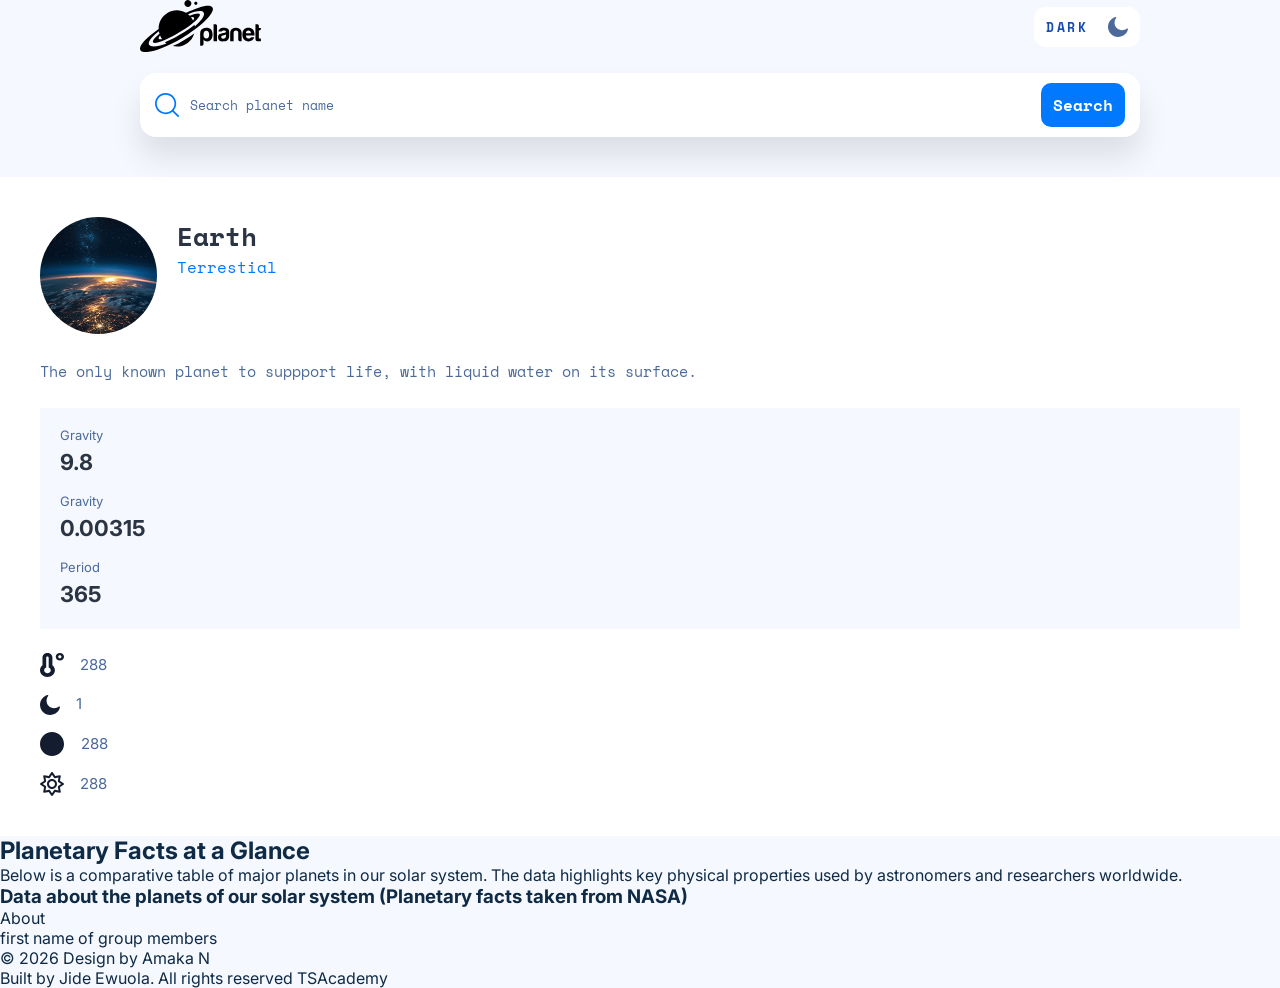
==== index.html @ b5dc598b "main section mobile html and css done" ====
<!doctype html>
<html lang="en">
  <head>
    <meta charset="UTF-8" />
    <meta name="viewport" content="width=device-width, initial-scale=1.0" />
    <title>TS Frontend Capstone</title>
    <!-- fonts -->
    <link rel="preconnect" href="https://fonts.googleapis.com" />
    <link rel="preconnect" href="https://fonts.gstatic.com" crossorigin />
    <link
      href="https://fonts.googleapis.com/css2?family=Inter:ital,opsz,wght@0,14..32,100..900;1,14..32,100..900&family=Space+Mono:ital,wght@0,400;0,700;1,400;1,700&display=swap"
      rel="stylesheet"
    />
    <!-- css -->
    <link rel="stylesheet" href="css/base.css" />
    <link rel="stylesheet" href="/css/style.css" />
  </head>
  <body>
    <!--  -->
    <section class="content">
      <header>
        <nav>
          <img
            src="/assets/images/logo_black.svg"
            alt="planet logo"
            class="nav-logo-dark"
          />
          <button class="theme-button">
            <p class="theme-text">DARK</p>
            <img
              src="/assets/icons/ThemeIcon.svg"
              alt="theme icon can be half moon or a sun"
              class="theme-icon"
            />
          </button>
        </nav>

        <div class="search-container">
          <div class="input-box">
            <img
              src="/assets/icons/SearchIcon.svg"
              alt="search icon"
              class="search-icon"
            />
            <input
              type="text"
              class="search-input"
              id="input-search"
              placeholder="Search planet name"
            />
          </div>
          <button class="search-btn">Search</button>
        </div>
      </header>
      <main>
        <div class="main-container">
       
          <div class="planet-heading">
               <img
            src="/assets/images/earth.png"
            alt="plantet image"
            class="planet-img"
          />

          <div class="Planet-header">
            <h3 class="planet-name">Earth</h3>
            <p class="planet-type">Terrestial</p>
        
          </div>
          </div> 
          
            <p class="planet-description">
              The only known planet to suppport life, with liquid water on its
              surface.
            </p>

            <div class="statistics">
              <div class="grav">
                <p class="stat-header">Gravity</p>
                <p class="stat-text">9.8</p>
              </div>

              <div class="mass">
                <p class="stat-header">Gravity</p>
                <p class="stat-text">0.00315</p>
              </div>

              <div class="period">
                <p class="stat-header">Period</p>
                <p class="stat-text">365</p>
              </div>
            </div>

            <div class="figures">
              <div class="temp fig-containers">
                <img
                  src="/assets/icons/temperatureIcon.svg"
                  alt="temperature"
                />
                <p class="temp-num fig-num">288</p>
              </div>

              <div class="moon fig-containers">
                <img src="/assets/icons/Half-moon.svg" alt="half moon" />
                <p class="half-num fig-num">1</p>
              </div>
              <div class="diameter fig-containers">
                <img src="/assets/icons/Diameter.svg" alt="diameter" />
                <p class="diameter-num fig-num">288</p>
              </div>
              <div class="company fig-containers">
                <img src="/assets/icons/Company.svg" alt="company" />
                <p class="comp-num fig-num">288</p>
              </div>
            </div>
        
        </div>
      </main>
      <section class="plan-facts">
        <h2>Planetary Facts at a Glance</h2>
        <p>
          Below is a comparative table of major planets in our solar system. The
          data highlights key physical properties used by astronomers and
          researchers worldwide.
        </p>
      </section>
      <section class="data-section">
        <h3>
          Data about the planets of our solar system (Planetary facts taken from
          NASA)
        </h3>
      </section>
      <footer>
        <div class="left-footer">
          <p>About</p>
          <p>first name of group members</p>
        </div>

        <div class="right-footer">
          <p>&copy; 2026 Design by Amaka N</p>

          <p>Built by Jide Ewuola. All rights reserved TSAcademy</p>
        </div>
      </footer>

      <!-- js -->

      <script src="js/app.js"></script>
    </section>
  </body>
</html>
---- css/base.css ----
:root {
  /* font */
  --fs1: "Inter", sans-serif;
  --fs2: "Space Mono", sans-serif;

  /* colors */
  --brand-color: #0079ff;
  --base-color: #f6f8ff;
  --surface-color: #ffffff;
  --text-color: #0f2a44;
  --secondary-text-color: #4b6a9b;
  --primary-blue: #164baf;
  --light-blue: #d1e3ff;
  --light-white: #f2f7ff;
  --white: #ffffff;
  --red: #f74646;
}

.dark-theme {
  --brand-color: #0079ff;
  --base-color: #141d2f;
  --surface-color: #1e2a47;
  --text-color: #90a4d4;
  --secondary-text-color: #4b6a9b;
  --primary-blue: #f0f1f2;
  --light-blue: #90a4d4;
  --light-white: #f2f7ff;
  --white: #ffffff;
  --red: #f74646;
}

* {
  padding: 0;
  margin: 0;
  box-sizing: border-box;
  scroll-behavior: smooth;
}

html {
  font-size: 62.5%;
  scroll-behavior: smooth;
  overflow-x: hidden;
}

body {
  font-family: "Inter", sans-serif;
  background: var(--base-color);
  color: var(--text-color);
  font-size: 1.6rem;
}

img {
  max-width: 100%;
  height: auto;
}
a {
  text-decoration: none;
}

li {
  list-style: none;
}
---- css/style.css ----
header {
}

/* ++++++++++++++++++++++++++++++++++NAV +++++++++++++++++++++++++++++++++++++++*/
nav {
  margin: 2rem 2rem 3.2rem 2rem;
  display: flex;
  justify-content: space-between;
  align-items: center;
}

.theme-button {
  padding: 1rem 1.2rem;
  background-color: var(--surface-color);
  border: none;
  border-radius: 12px;
  display: flex;
  gap: 2rem;
  cursor: pointer;
}

.theme-text {
  font-family: var(--fs2);
  color: var(--primary-blue);
  font-weight: 700;
  line-height: 1.5;
  letter-spacing: 2.5px;
}

/* tab */
@media (min-width: 43em) {
  nav {
    margin: 2rem 5rem 3.2rem 2rem;
    display: flex;
    justify-content: space-between;
    align-items: center;
  }
}

/*tab landscape*/
@media (min-width: 56em) {
  nav {
    width: 100%;
    max-width: 90rem;
    margin: 3.2rem auto;
    display: flex;
    justify-content: space-between;
    align-items: center;
  }
}

/* 1024 */
@media (min-width: 75em) {
  nav {
    width: 100%;
    max-width: 100rem;
    margin: 0 auto;
    display: flex;
    justify-content: space-between;
    align-items: center;
  }
}

/* 1440 */
@media (min-width: 90em) {
}

/* 1800 */
@media (min-width: 112em) {
}

/* ++++++++++++++++++++++++++++++++++NAV ENDING+++++++++++++++++++++++++++++++++++++++*/

/* +++++++++++++++++SEARCH SECTION+++++++++++++++ */
.search-container {
  padding: 1rem 1.5rem;
  margin: 2rem;
  background-color: var(--surface-color);
  border-radius: 16px;
  position: relative;
  display: flex;
  justify-content: space-between;
  align-items: center;
  box-shadow: 0 20px 30px 0 rgba(0, 0, 0, 0.1);
}

.input-box {
  display: flex;
  align-items: center;
}

.search-input {
  border: none;
  padding: 1rem;
  cursor: pointer;
}

.search-input::placeholder {
  color: var(--secondary-text-color);
  font-family: var(--fs2);
  font-size: 1.3rem;
}

.search-btn {
  padding: 1rem 1.2rem;
  background-color: var(--brand-color);
  color: var(--surface-color);
  border: none;
  border-radius: 1rem;
  font-family: var(--fs2);
  font-size: 1.6rem;
  font-weight: 700;
  transition: all 0.5s ease-in-out;
  cursor: pointer;
}

.search-btn:hover,
.search-btn::after {
  background-color: #0077ffa2;
}

/* tab */
@media (min-width: 43em) {
  .search-container {
    margin: 2rem 5rem 4rem 5rem;
  }
}

/*tab landscape*/
@media (min-width: 56em) {
  .search-container {
    width: 100%;
    max-width: 90rem;
    margin: 2rem auto 4rem auto;
  }
}

/* 1024 */
@media (min-width: 75em) {
  .search-container {
    width: 100%;
    max-width: 100rem;
  }
}

/* 1440 */
@media (min-width: 90em) {
}

/* 1800 */
@media (min-width: 112em) {
}
/* +++++++++++++++++SEARCH SECTION END+++++++++++++++ */

/* +++++++++++++++++++++++++++++++++++++++++MAIN SECTION++++++++++++++++++++++++++ */

main {
  background-color: var(--surface-color);
  padding: 2rem;
}

.main-container {
  padding: 2rem;
}

.planet-heading {
  display: flex;
  gap: 2rem;
  margin-bottom: 2.6rem;
}

.planet-img {
  border-radius: 50%;
}

.planet-header {
  display: flex;
  flex-direction: column;
  gap: 0.5rem;
}

.planet-name {
  font-family: var(--fs2);
  font-size: 2.6rem;
  font-weight: 800;
  color: #2b3442;
}

.planet-type {
  font-family: var(--fs2);
  font-size: 1.6rem;
  line-height: 1.5;
  color: var(--brand-color);
}

.planet-description {
  font-family: var(--fs2);
  font-size: 1.5rem;
  color: var(--secondary-text-color);
  margin-bottom: 2.6rem;
}

.statistics {
  background-color: var(--base-color);
  padding: 2rem;
  display: flex;
  flex-direction: column;
  gap: 1.6rem;
  margin-bottom: 2.4rem;
}

.stat-header {
  font-size: 1.3rem;
  color: var(--secondary-text-color);
  line-height: 1.5rem;
  margin-bottom: 0.4rem;
}

.stat-text {
  color: #2b3442;
  font-size: 2.2rem;
  font-weight: bold;
  line-height: 1.4;
}

.figures {
  display: flex;
  flex-direction: column;
  gap: 1.6rem;
}

.fig-containers {
  display: flex;
  gap: 1.6rem;
  align-items: center;
}
.fig-num {
  font-size: 1.5rem;
  line-height: 1.5;
  color: var(--secondary-text-color);
}
/* +++++++++++++++++++++++++++++++++++++++++MAIN SECTION END ++++++++++++++++++++++++++ */
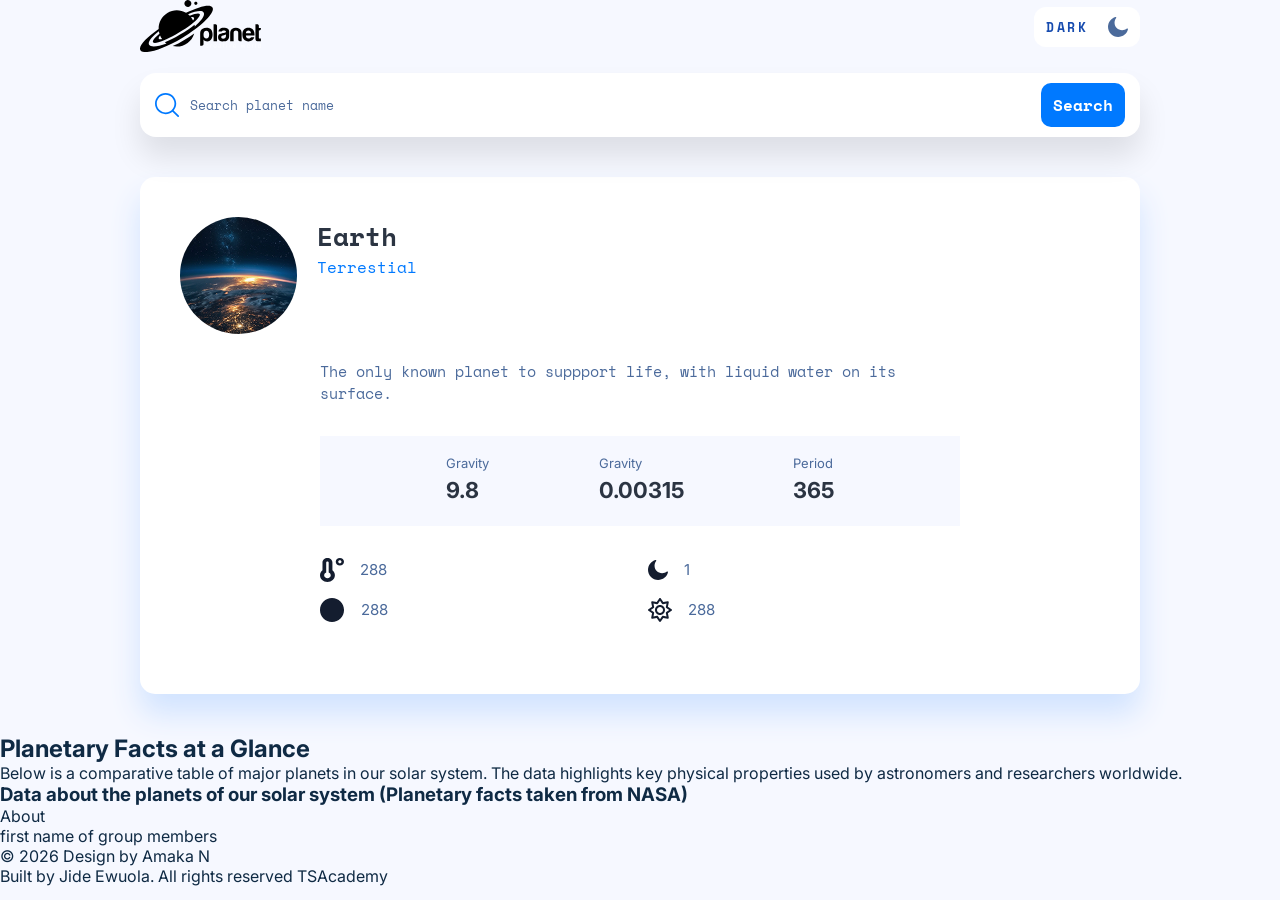
==== commit 4ec98203: "the main section done, js work has started" ====
--- a/index.html
+++ b/index.html
@@ -77,17 +77,17 @@
             <div class="statistics">
               <div class="grav">
                 <p class="stat-header">Gravity</p>
-                <p class="stat-text">9.8</p>
+                <p class="stat-text  gravity">9.8</p>
               </div>
 
               <div class="mass">
                 <p class="stat-header">Gravity</p>
-                <p class="stat-text">0.00315</p>
+                <p class="stat-text  mass-s">0.00315</p>
               </div>
 
               <div class="period">
                 <p class="stat-header">Period</p>
-                <p class="stat-text">365</p>
+                <p class="stat-text  period">365</p>
               </div>
             </div>
 
--- a/css/style.css
+++ b/css/style.css
@@ -124,6 +124,10 @@
   .search-container {
     margin: 2rem 5rem 4rem 5rem;
   }
+
+  .search-input {
+    width: 50rem;
+  }
 }
 
 /*tab landscape*/
@@ -133,6 +137,10 @@
     max-width: 90rem;
     margin: 2rem auto 4rem auto;
   }
+
+  .search-input {
+    width: 80rem;
+  }
 }
 
 /* 1024 */
@@ -155,8 +163,11 @@
 /* +++++++++++++++++++++++++++++++++++++++++MAIN SECTION++++++++++++++++++++++++++ */
 
 main {
-  background-color: var(--surface-color);
+  background-color: var(--white);
   padding: 2rem;
+  margin: 2rem 3.2rem 2rem 2rem;
+  border-radius: 15px;
+  box-shadow: 0 20px 30px 0 var(--light-blue);
 }
 
 .main-container {
@@ -239,4 +250,52 @@
   line-height: 1.5;
   color: var(--secondary-text-color);
 }
+
+/* tab */
+@media (min-width: 43em) {
+}
+
+/*tab landscape*/
+@media (min-width: 56em) {
+  main {
+    width: 100%;
+    max-width: 90rem;
+    margin: 2rem auto 4rem auto;
+  }
+
+  .planet-description {
+    margin: 2.4rem 14rem 3.2rem 14rem;
+  }
+
+  .statistics {
+    margin: 2.4rem 14rem 3.2rem 14rem;
+    flex-direction: row;
+
+    justify-content: space-evenly;
+    padding-inline: 3.2rem;
+  }
+
+  .figures {
+    margin: 2.4rem 14rem 3.2rem 14rem;
+    display: grid;
+    grid-template-columns: repeat(2, 1fr);
+  }
+}
+
+/* 1024 */
+@media (min-width: 75em) {
+  main {
+    width: 100%;
+    max-width: 100rem;
+    margin: 2rem auto 4rem auto;
+  }
+}
+
+/* 1440 */
+@media (min-width: 90em) {
+}
+
+/* 1800 */
+@media (min-width: 112em) {
+}
 /* +++++++++++++++++++++++++++++++++++++++++MAIN SECTION END ++++++++++++++++++++++++++ */
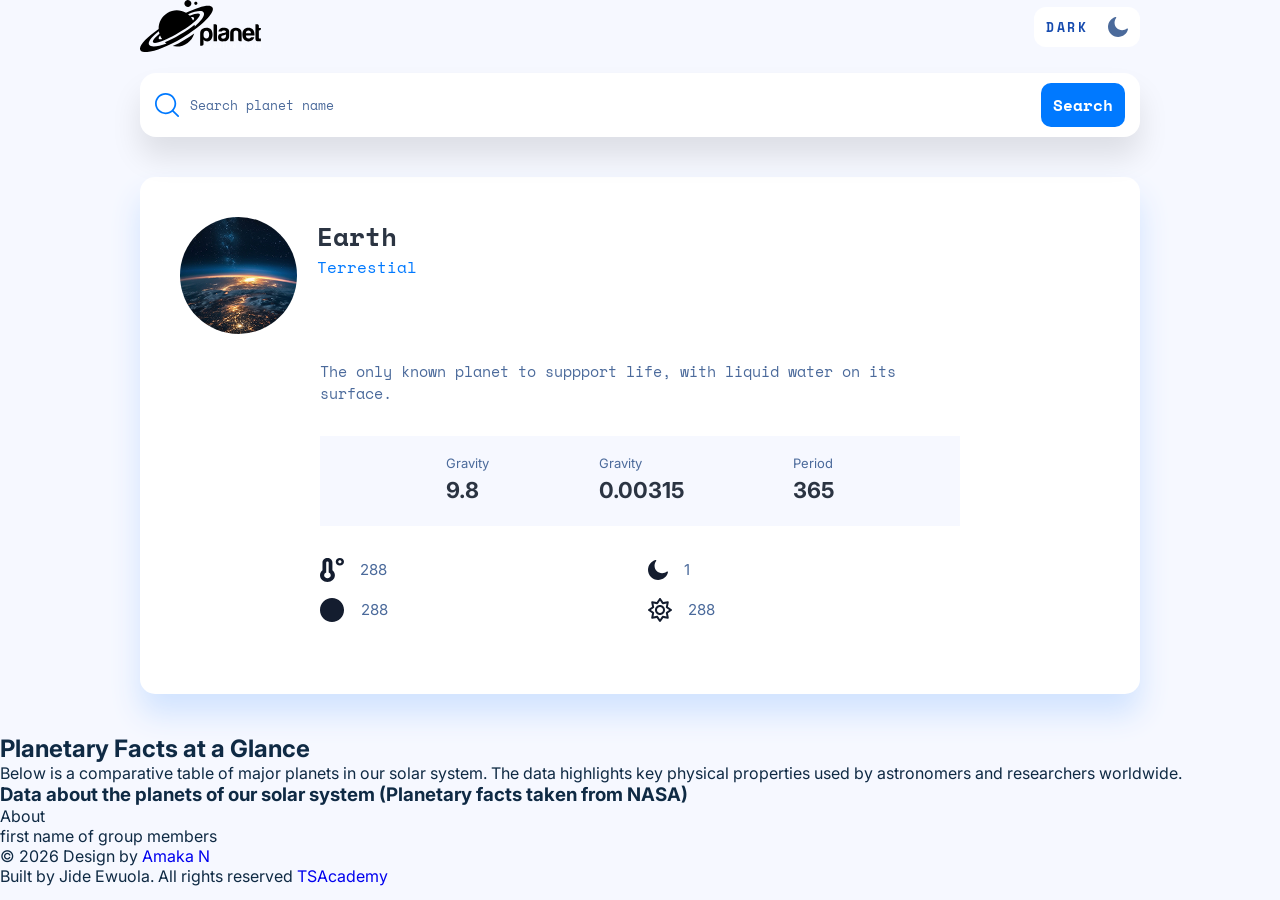
==== commit eab719de: "js work continues" ====
--- a/index.html
+++ b/index.html
@@ -137,9 +137,9 @@
         </div>
 
         <div class="right-footer">
-          <p>&copy; 2026 Design by Amaka N</p>
+          <p>&copy; 2026 Design by <a href="http://amakandukwu.com/" target="_blank">Amaka N</a></p>
 
-          <p>Built by Jide Ewuola. All rights reserved TSAcademy</p>
+          <p>Built by Jide Ewuola. All rights reserved <a href="https://tsacademyonline.com/" target="_blank">TSAcademy</a></p>
         </div>
       </footer>
 
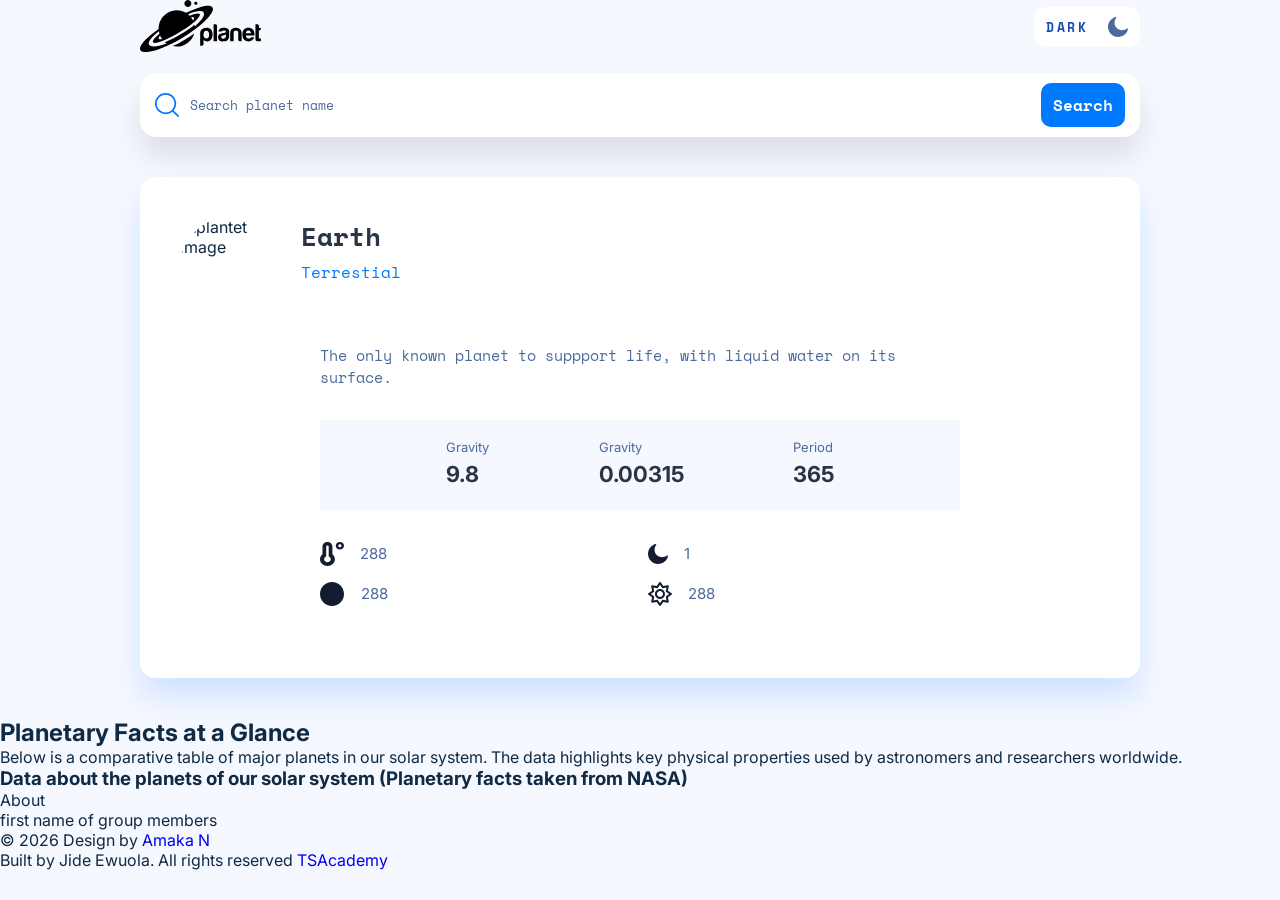
==== commit c460e264: "the api is figuered out. but the api  as stopped working for now" ====
--- a/index.html
+++ b/index.html
@@ -57,12 +57,12 @@
        
           <div class="planet-heading">
                <img
-            src="/assets/images/earth.png"
+            src=""
             alt="plantet image"
             class="planet-img"
           />
 
-          <div class="Planet-header">
+          <div class="planet-header">
             <h3 class="planet-name">Earth</h3>
             <p class="planet-type">Terrestial</p>
         
@@ -87,7 +87,7 @@
 
               <div class="period">
                 <p class="stat-header">Period</p>
-                <p class="stat-text  period">365</p>
+                <p class="stat-text  period-p">365</p>
               </div>
             </div>
 
--- a/css/style.css
+++ b/css/style.css
@@ -182,6 +182,8 @@
 
 .planet-img {
   border-radius: 50%;
+  width: 7rem;
+  height: 7rem;
 }
 
 .planet-header {
@@ -253,6 +255,11 @@
 
 /* tab */
 @media (min-width: 43em) {
+  .planet-img {
+    border-radius: 50%;
+    width: 10.1rem;
+    height: 10.1rem;
+  }
 }
 
 /*tab landscape*/
@@ -261,6 +268,12 @@
     width: 100%;
     max-width: 90rem;
     margin: 2rem auto 4rem auto;
+  }
+
+  .planet-img {
+    border-radius: 50%;
+    width: 10.1rem;
+    height: 10.1rem;
   }
 
   .planet-description {
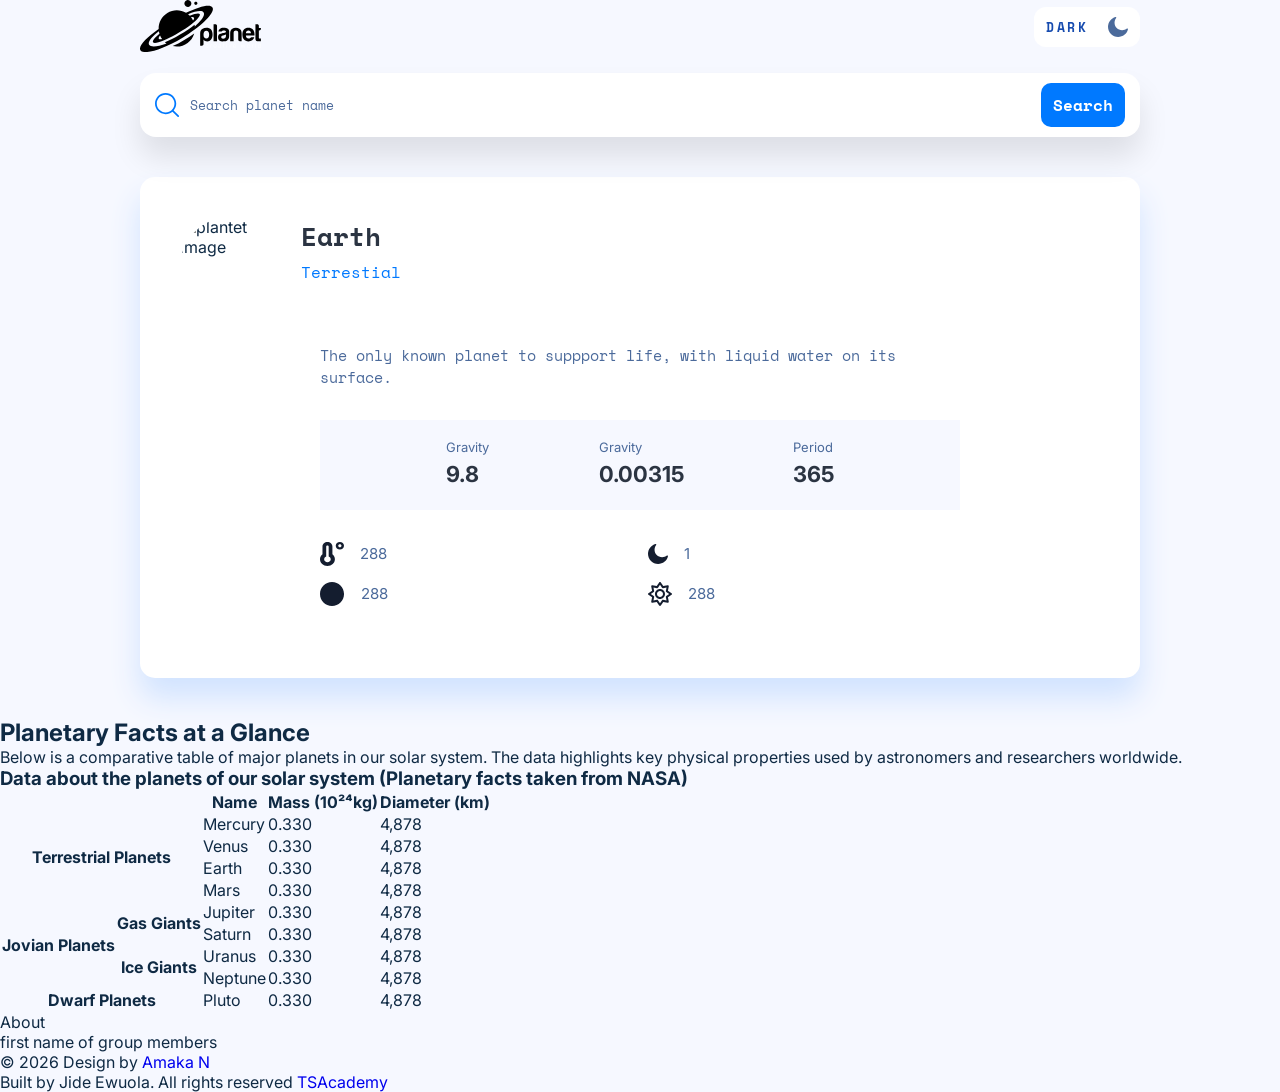
==== commit 91533682: "the enter even done and the table section started" ====
--- a/index.html
+++ b/index.html
@@ -116,7 +116,7 @@
         
         </div>
       </main>
-      <section class="plan-facts">
+      <section class="planet-facts">
         <h2>Planetary Facts at a Glance</h2>
         <p>
           Below is a comparative table of major planets in our solar system. The
@@ -129,6 +129,93 @@
           Data about the planets of our solar system (Planetary facts taken from
           NASA)
         </h3>
+
+
+        
+        <div class="table-container">
+          <table class="planet-table">
+            <thead>
+              <tr>
+                <th colspan="2"></th>
+                <th>Name</th>
+                <th class="mass">Mass (10²⁴kg)</th>
+                <th>Diameter (km)</th>
+              </tr>
+            </thead>
+      
+            <tbody>
+              <tr>
+                <th class="category terrestrial" colspan="2" rowspan="4">
+                  Terrestrial Planets
+                </th>
+                <td>Mercury</td>
+                <td class="mass">0.330</td>
+                <td>4,878</td>
+              </tr>
+      
+              <tr>
+                <td>Venus</td>
+                <td class="mass">0.330</td>
+                <td>4,878</td>
+              </tr>
+      
+              <tr>
+                <td>Earth</td>
+                <td class="mass">0.330</td>
+                <td>4,878</td>
+              </tr>
+      
+              <tr>
+                <td>Mars</td>
+                <td class="mass">0.330</td>
+                <td>4,878</td>
+              </tr>
+      
+              <tr>
+                <th class="category jovian" rowspan="4">
+                  Jovian Planets
+                </th>
+                <th class="category subcategory" rowspan="2">
+                  Gas Giants
+                </th>
+                <td>Jupiter</td>
+                <td class="mass">0.330</td>
+                <td>4,878</td>
+              </tr>
+      
+              <tr>
+                <td>Saturn</td>
+                <td class="mass">0.330</td>
+                <td>4,878</td>
+              </tr>
+      
+              <tr>
+                <th class="category subcategory" rowspan="2">
+                  Ice Giants
+                </th>
+                <td>Uranus</td>
+                <td class="mass">0.330</td>
+                <td>4,878</td>
+              </tr>
+      
+              <tr>
+                <td>Neptune</td>
+                <td class="mass">0.330</td>
+                <td>4,878</td>
+              </tr>
+      
+              <tr>
+                <th class="category dwarf" colspan="2">
+                  Dwarf Planets
+                </th>
+                <td>Pluto</td>
+                <td class="mass">0.330</td>
+                <td>4,878</td>
+              </tr>
+            </tbody>
+          </table>
+        </div>
+      
       </section>
       <footer>
         <div class="left-footer">
--- a/css/style.css
+++ b/css/style.css
@@ -312,3 +312,7 @@
 @media (min-width: 112em) {
 }
 /* +++++++++++++++++++++++++++++++++++++++++MAIN SECTION END ++++++++++++++++++++++++++ */
+
+/* ++++++++++++++++++++++++++++++++++++++++ PLANET FACTS SECTION +++++++++++++++++++++++++ */
+
+/* +++++++++++++++++++++++++++++++++++++++++PLANET FACTS SECTION END++++++++++++++++++++++++++ */
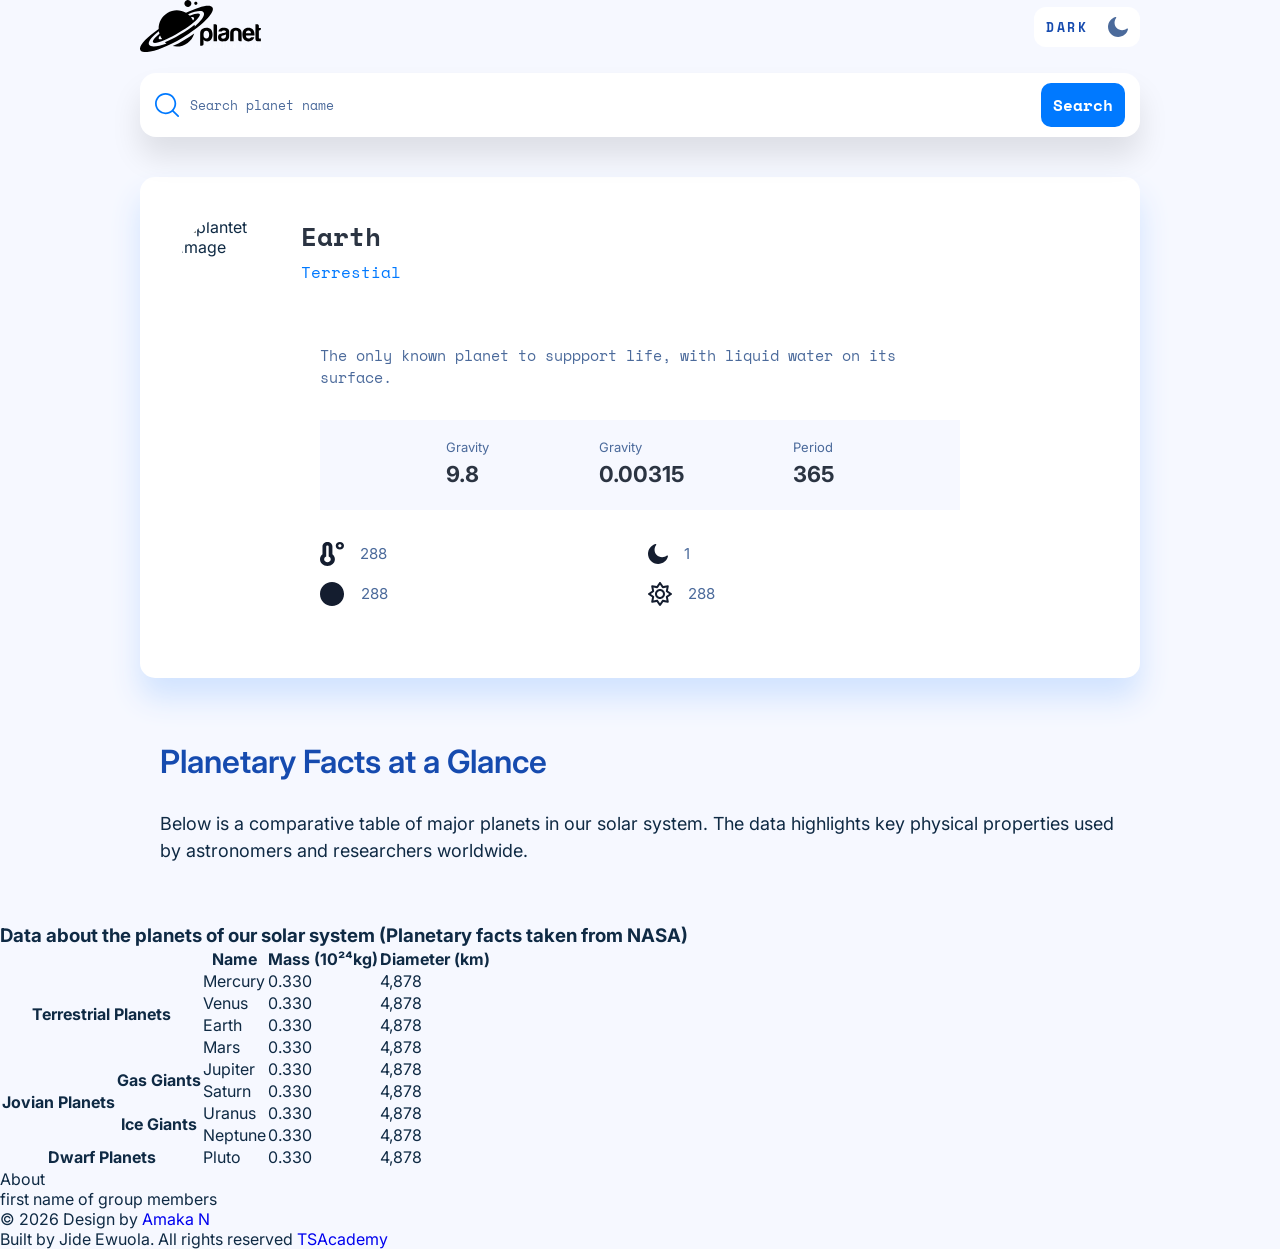
==== commit 2c1325f5: "planet facts section done" ====
--- a/index.html
+++ b/index.html
@@ -117,8 +117,8 @@
         </div>
       </main>
       <section class="planet-facts">
-        <h2>Planetary Facts at a Glance</h2>
-        <p>
+        <h2 class="pf-header">Planetary Facts at a Glance</h2>
+        <p class="pf-text">
           Below is a comparative table of major planets in our solar system. The
           data highlights key physical properties used by astronomers and
           researchers worldwide.
--- a/css/style.css
+++ b/css/style.css
@@ -314,5 +314,74 @@
 /* +++++++++++++++++++++++++++++++++++++++++MAIN SECTION END ++++++++++++++++++++++++++ */
 
 /* ++++++++++++++++++++++++++++++++++++++++ PLANET FACTS SECTION +++++++++++++++++++++++++ */
-
+.planet-facts {
+  margin-top: 3.2rem;
+  margin: 2rem 3.2rem 2rem 2rem;
+}
+
+.pf-header {
+  font-size: 3.2rem;
+  font-family: var(--fs1);
+  color: var(--primary-blue);
+  line-height: 1.5;
+  letter-spacing: -2%;
+  font-weight: 600;
+
+  margin-bottom: 2.4rem;
+}
+
+.pf-text {
+  font-size: 1.8rem;
+  color: var(--text-color);
+  line-height: 1.5;
+}
+
+/* tab */
+@media (min-width: 43em) {
+  .planet-facts {
+    padding: 2rem;
+    margin-top: 3.2rem;
+    margin: 2rem auto 4rem auto;
+  }
+
+  .pf-text {
+    font-size: 1.8rem;
+    color: var(--text-color);
+    line-height: 1.5;
+    text-align: left;
+  }
+}
+
+/*tab landscape*/
+@media (min-width: 56em) {
+  .planet-facts {
+    width: 100%;
+    max-width: 90rem;
+    margin: 2rem auto 4rem auto;
+  }
+}
+
+/* 1024 */
+@media (min-width: 75em) {
+  .planet-facts {
+    width: 100%;
+    max-width: 100rem;
+    margin: 2rem auto 4rem auto;
+  }
+  .pf-text {
+    font-size: 1.8rem;
+    color: var(--text-color);
+    line-height: 1.5;
+    text-align: left;
+    max-width: 120%;
+  }
+}
+
+/* 1440 */
+@media (min-width: 90em) {
+}
+
+/* 1800 */
+@media (min-width: 112em) {
+}
 /* +++++++++++++++++++++++++++++++++++++++++PLANET FACTS SECTION END++++++++++++++++++++++++++ */
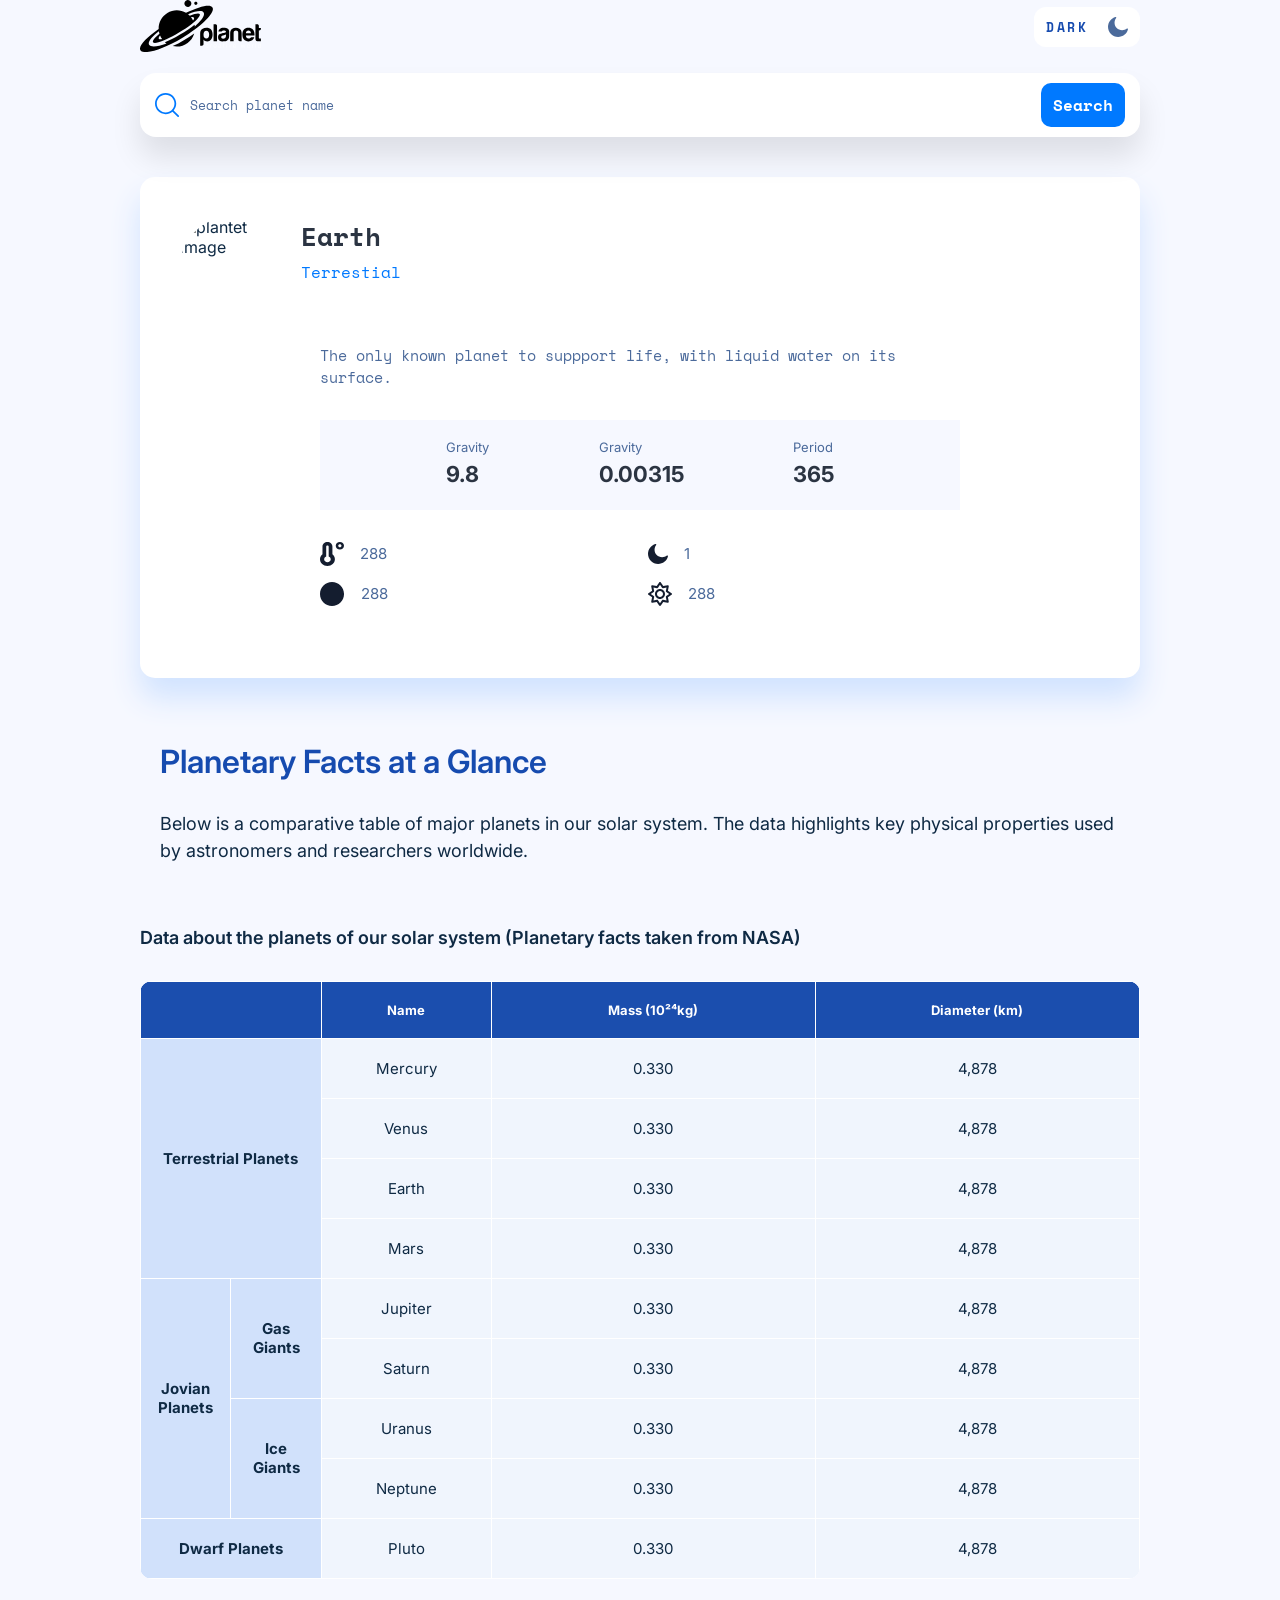
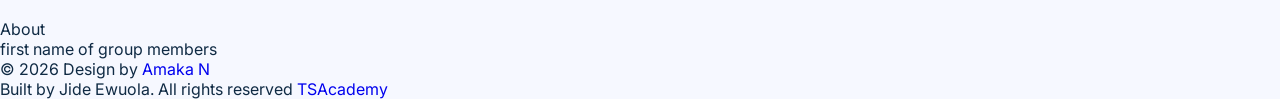
==== commit 916fe1b2: "table section done" ====
--- a/index.html
+++ b/index.html
@@ -125,7 +125,7 @@
         </p>
       </section>
       <section class="data-section">
-        <h3>
+        <h3 class="data-header">
           Data about the planets of our solar system (Planetary facts taken from
           NASA)
         </h3>
--- a/css/style.css
+++ b/css/style.css
@@ -384,4 +384,176 @@
 /* 1800 */
 @media (min-width: 112em) {
 }
-/* +++++++++++++++++++++++++++++++++++++++++PLANET FACTS SECTION END++++++++++++++++++++++++++ */
+/* +++++++++++++++++++++++++++++++++++++++++DATA  SECTION ++++++++++++++++++++++++++ */
+.data-section {
+  margin-top: 4rem;
+  margin: 2rem 3.2rem 2rem 2rem;
+}
+
+.data-header {
+  font-size: 1.8rem;
+  font-weight: 600;
+  color: var(--text-color);
+  line-height: 1.5;
+  letter-spacing: -2%;
+  margin-bottom: 3rem;
+}
+
+.table-container {
+  width: 100%;
+  overflow-x: auto;
+  border-radius: 12px;
+}
+
+.planet-table {
+  width: 100%;
+  min-width: 340px;
+  border-collapse: separate;
+  border-spacing: 1px;
+  table-layout: fixed;
+  font-size: 9px;
+  text-align: center;
+  background: white;
+  border-radius: 12px;
+  overflow: hidden;
+}
+
+.planet-table th,
+.planet-table td {
+  padding: 12px 3px;
+  overflow-wrap: break-word;
+}
+
+.planet-table thead th {
+  color: white;
+  background: #1b4eae;
+  font-size: 9px;
+  font-weight: 700;
+}
+
+.planet-table tbody td {
+  background: #f0f5fd;
+  font-weight: 400;
+}
+
+.planet-table .category {
+  background: #d1e1fb;
+  font-weight: 700;
+}
+
+.planet-table .terrestrial,
+.planet-table .dwarf {
+  background: #d1e1fb;
+}
+
+.planet-table .mass {
+  display: none;
+}
+
+/* Column proportions on small screens */
+.planet-table th:first-child {
+  width: 18%;
+}
+
+.planet-table th:nth-child(2) {
+  width: 17%;
+}
+
+.planet-table td {
+  width: auto;
+}
+
+/* tab */
+@media (min-width: 43em) {
+  .planet-table {
+    font-size: 12px;
+    min-width: 0;
+  }
+
+  .planet-table th,
+  .planet-table td {
+    padding: 15px 8px;
+  }
+
+  .planet-table thead th {
+    font-size: 11px;
+  }
+
+  .planet-table .mass {
+    display: table-cell;
+  }
+
+  .planet-table th:first-child {
+    width: 18%;
+  }
+
+  .planet-table th:nth-child(2) {
+    width: 16%;
+  }
+}
+
+/*tab landscape*/
+@media (min-width: 56em) {
+  .data-section {
+    width: 100%;
+    max-width: 90rem;
+    margin: 2rem auto 4rem auto;
+  }
+
+  .table-container {
+    max-width: 1000px;
+    margin-inline: auto;
+  }
+
+  .planet-table {
+    font-size: 14px;
+  }
+
+  .planet-table th,
+  .planet-table td {
+    padding: 18px 12px;
+  }
+
+  .planet-table thead th {
+    font-size: 12px;
+  }
+
+  .planet-table th:first-child {
+    width: 18%;
+  }
+
+  .planet-table th:nth-child(2) {
+    width: 17%;
+  }
+}
+
+/* 1024 */
+@media (min-width: 75em) {
+  .data-section {
+    width: 100%;
+    max-width: 100rem;
+    margin: 2rem auto 4rem auto;
+  }
+
+  .planet-table {
+    font-size: 15px;
+  }
+
+  .planet-table th,
+  .planet-table td {
+    padding: 20px 16px;
+  }
+
+  .planet-table thead th {
+    font-size: 13px;
+  }
+}
+
+/* 1440 */
+@media (min-width: 90em) {
+}
+
+/* 1800 */
+@media (min-width: 112em) {
+}
+/* +++++++++++++++++++++++++++++++++++++++++DATA SECTION END++++++++++++++++++++++++++ */
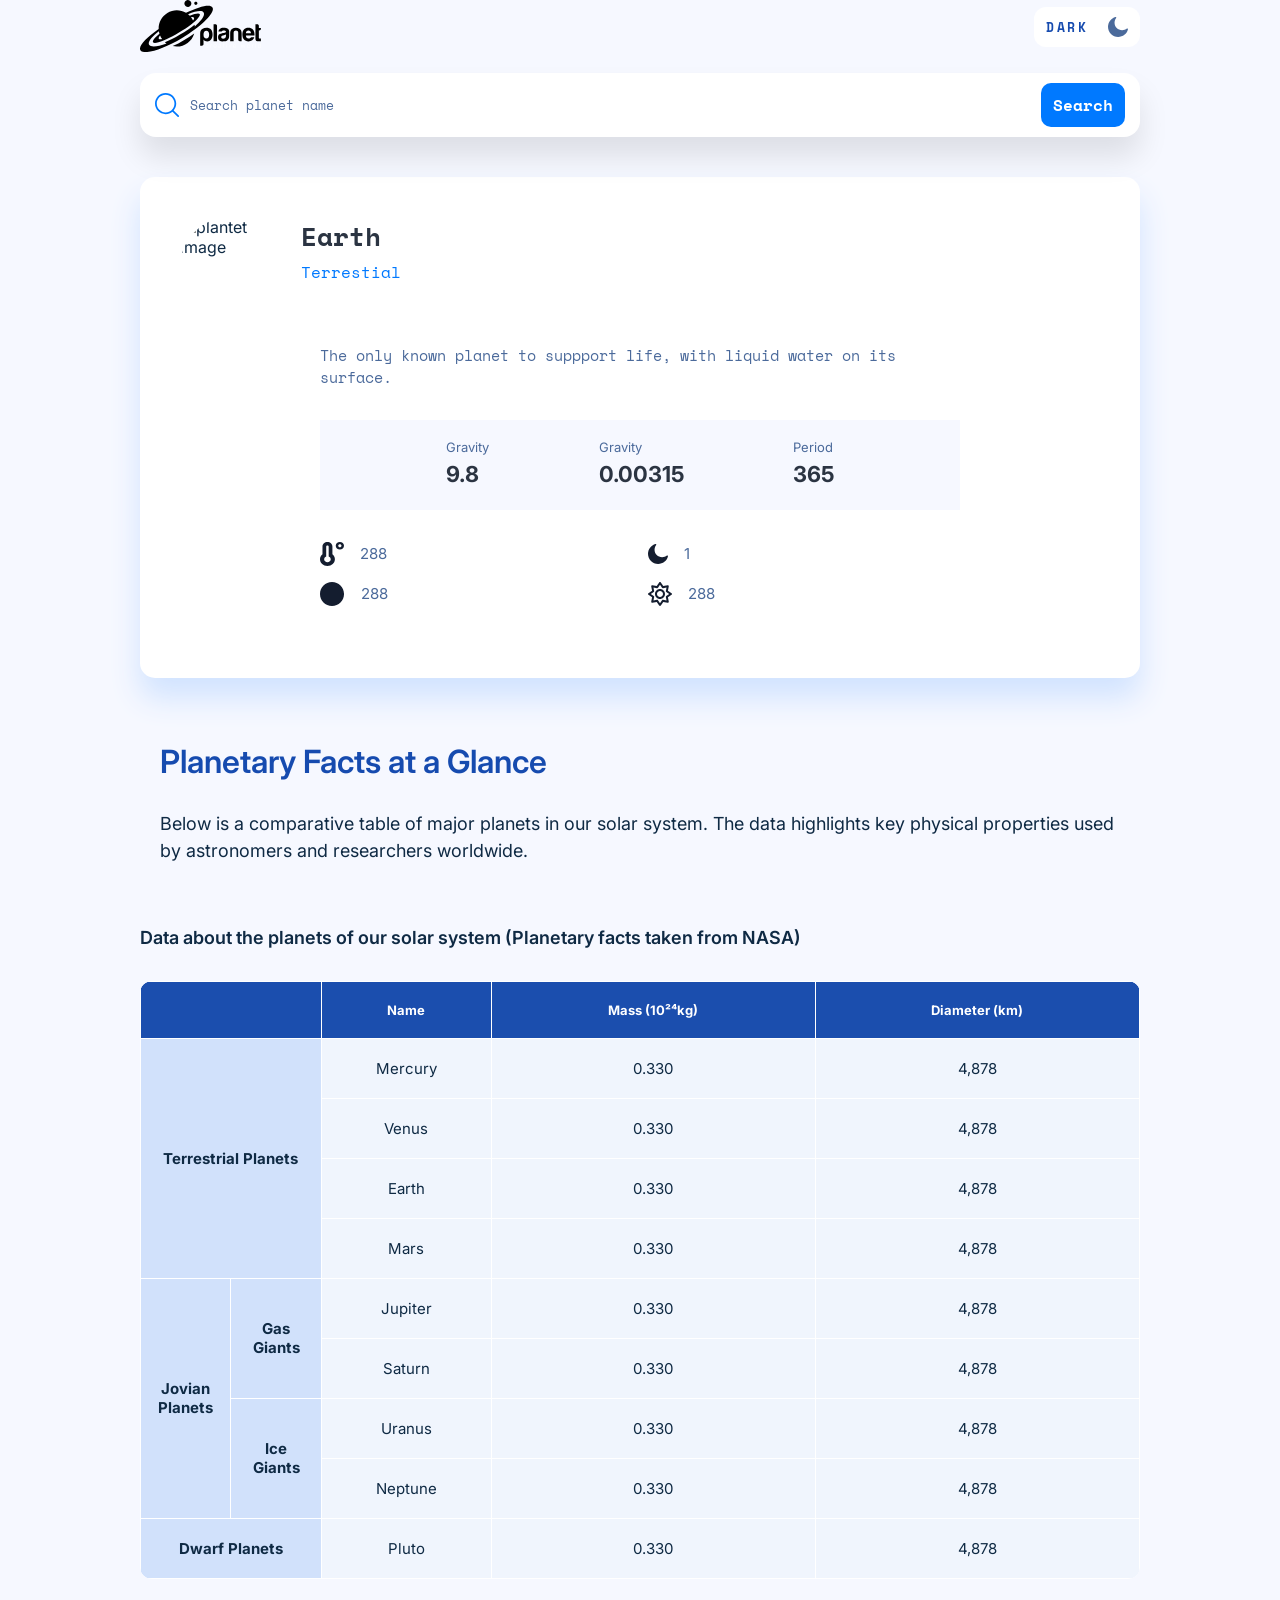
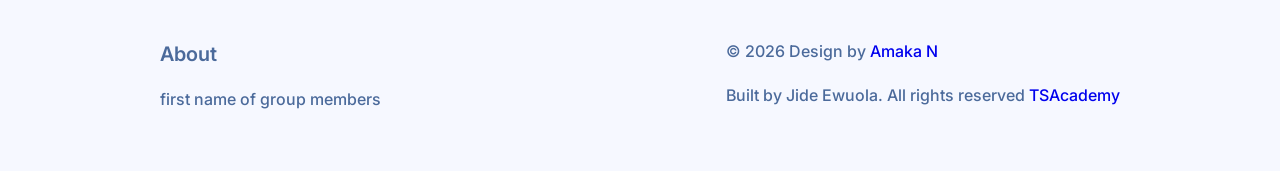
==== commit 89bde33a: "100% of the light mode done" ====
--- a/index.html
+++ b/index.html
@@ -219,14 +219,14 @@
       </section>
       <footer>
         <div class="left-footer">
-          <p>About</p>
-          <p>first name of group members</p>
+          <p class="about">About</p>
+          <p class="fn">first name of group members</p>
         </div>
 
         <div class="right-footer">
-          <p>&copy; 2026 Design by <a href="http://amakandukwu.com/" target="_blank">Amaka N</a></p>
-
-          <p>Built by Jide Ewuola. All rights reserved <a href="https://tsacademyonline.com/" target="_blank">TSAcademy</a></p>
+          <p class="fr1">&copy; 2026 Design by <a href="http://amakandukwu.com/" target="_blank">Amaka N</a></p>
+
+          <p class="fr2">Built by Jide Ewuola. All rights reserved <a href="https://tsacademyonline.com/" target="_blank">TSAcademy</a></p>
         </div>
       </footer>
 
--- a/css/style.css
+++ b/css/style.css
@@ -557,3 +557,91 @@
 @media (min-width: 112em) {
 }
 /* +++++++++++++++++++++++++++++++++++++++++DATA SECTION END++++++++++++++++++++++++++ */
+
+/* +++++++++++++++++++++++++++++++++++++++++FOOTER SECTION ++++++++++++++++++++++++++ */
+
+footer {
+  display: flex;
+  flex-direction: column;
+  gap: 2rem;
+  color: var(--secondary-text-color);
+  padding: 2rem;
+}
+
+.left-footer {
+  display: flex;
+  flex-direction: column;
+  gap: 1.8rem;
+}
+
+.about {
+  font-size: 2rem;
+  line-height: 1.5;
+  letter-spacing: -2%;
+  font-weight: 600;
+}
+
+.fn {
+  font-size: 1.6rem;
+  line-height: 1.5;
+  letter-spacing: -2%;
+  font-weight: 600;
+  font-weight: 500;
+}
+
+.right-footer {
+  display: flex;
+  flex-direction: column;
+  gap: 2rem;
+}
+
+.fr1,
+.fr2 {
+  font-size: 1.6rem;
+  line-height: 1.5;
+  letter-spacing: -2%;
+  font-weight: 500;
+}
+
+.fr1 a:visited,
+.fr2 a:visited {
+  color: var(--secondary-text-color);
+}
+/* tab */
+@media (min-width: 43em) {
+  footer {
+    width: 100%;
+    max-width: 90rem;
+    margin: 2rem auto 4rem auto;
+    flex-direction: row;
+    justify-content: space-between;
+  }
+}
+
+/*tab landscape*/
+@media (min-width: 56em) {
+  footer {
+    width: 100%;
+    max-width: 90rem;
+    margin: 2rem auto 4rem auto;
+  }
+}
+
+/* 1024 */
+@media (min-width: 75em) {
+  footer {
+    width: 100%;
+    max-width: 100rem;
+    margin: 2rem auto 4rem auto;
+  }
+}
+
+/* 1440 */
+@media (min-width: 90em) {
+}
+
+/* 1800 */
+@media (min-width: 112em) {
+}
+
+/* +++++++++++++++++++++++++++++++++++++++++FOOTER SECTION END++++++++++++++++++++++++++ */
